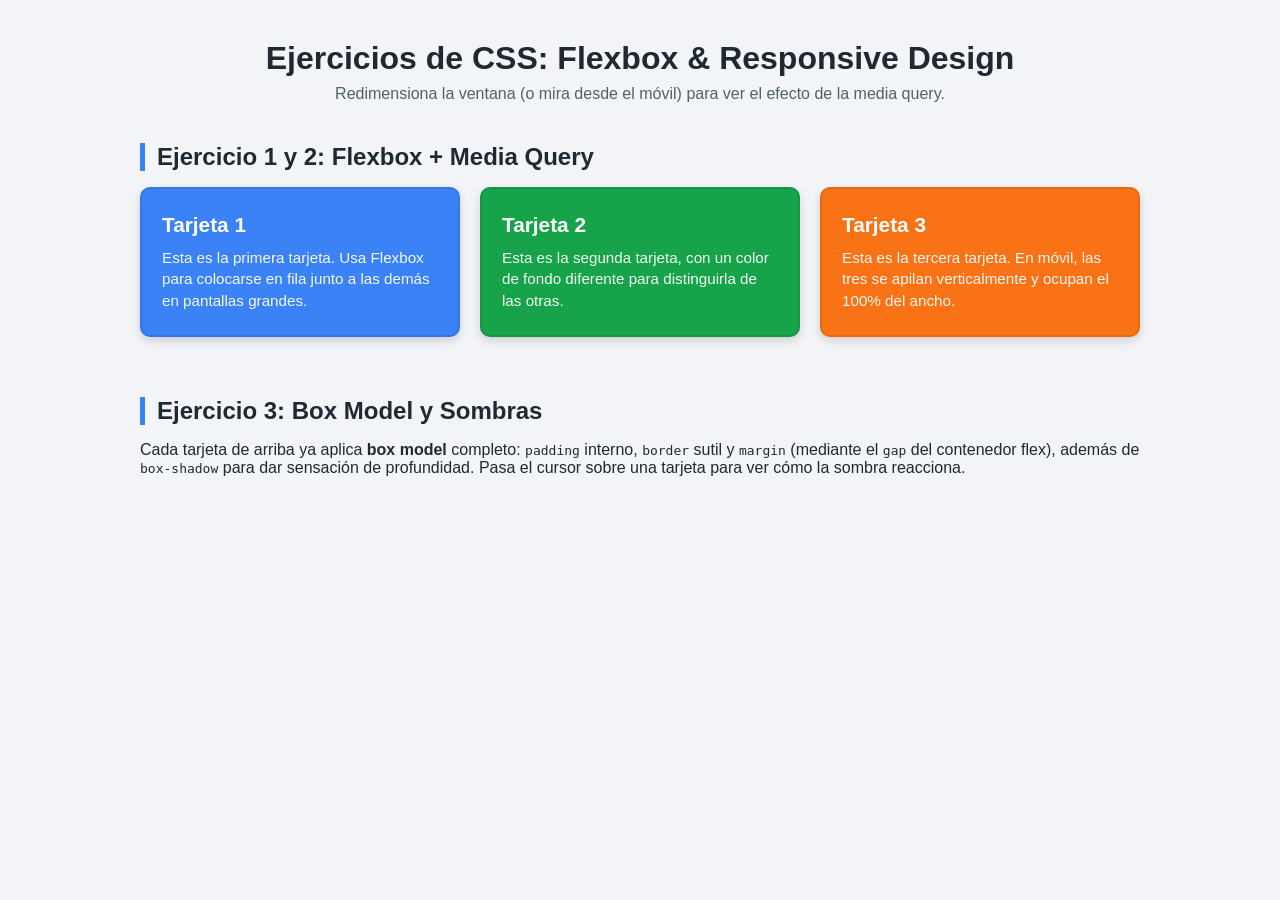
==== index (1).html @ 33f3969f "Add files via upload" ====
<!DOCTYPE html>
<html lang="es">
<head>
<meta charset="UTF-8">
<meta name="viewport" content="width=device-width, initial-scale=1.0">
<title>Ejercicios de CSS - Flexbox y Responsive Design</title>
<style>

  /* ============================================
     RESET BÁSICO
     ============================================ */
  * {
    margin: 0;
    padding: 0;
    box-sizing: border-box; /* así el padding y el border no aumentan el ancho total */
  }

  body {
    font-family: 'Segoe UI', Arial, sans-serif;
    background-color: #f2f4f7;
    color: #1f2933;
    padding: 40px 20px;
  }

  h1 {
    text-align: center;
    margin-bottom: 8px;
  }

  h2 {
    margin: 40px 0 16px;
    border-left: 5px solid #3b82f6;
    padding-left: 12px;
  }

  .intro {
    text-align: center;
    color: #52606d;
    margin-bottom: 20px;
  }

  section {
    max-width: 1000px;
    margin: 0 auto 60px;
  }

  /* ============================================
     EJERCICIO 1 y 2: FLEXBOX + MEDIA QUERY
     ============================================
     - .contenedor-tarjetas usa flexbox para poner
       las 3 tarjetas en fila.
     - Cada .tarjeta tiene un color de fondo distinto.
     - La media query al final apila las tarjetas en
       columna y las hace ocupar el 100% del ancho
       cuando la pantalla es menor a 768px.
  */

  .contenedor-tarjetas {
    display: flex;
    flex-direction: row;
    gap: 20px;
  }

  .tarjeta {
    flex: 1; /* las 3 tarjetas se reparten el espacio disponible por igual */
  }

  /* ============================================
     EJERCICIO 3: BOX MODEL + SOMBRAS
     ============================================
     - padding: espacio interno entre el borde y el contenido
     - border: borde visible de la tarjeta
     - margin: se usa el gap del contenedor flex (equivalente)
     - box-shadow: sombra para dar sensación de profundidad
  */

  .tarjeta {
    padding: 24px 20px;         /* padding del box model */
    border: 2px solid rgba(0,0,0,0.08); /* border del box model */
    border-radius: 10px;
    box-shadow: 0 4px 10px rgba(0,0,0,0.15); /* sombra para profundidad */
    color: #ffffff;
    transition: transform 0.2s ease, box-shadow 0.2s ease;
  }

  .tarjeta:hover {
    transform: translateY(-4px);
    box-shadow: 0 8px 18px rgba(0,0,0,0.25);
  }

  .tarjeta h3 {
    font-size: 1.3rem;
    margin-bottom: 10px;
  }

  .tarjeta p {
    font-size: 0.95rem;
    line-height: 1.4;
    opacity: 0.95;
  }

  /* Colores de fondo diferentes para cada tarjeta */
  .tarjeta--uno   { background-color: #3b82f6; }
  .tarjeta--dos   { background-color: #16a34a; }
  .tarjeta--tres  { background-color: #f97316; }

  /* ============================================
     MEDIA QUERY (Ejercicio 2)
     ============================================
     En pantallas menores a 768px las tarjetas se
     apilan verticalmente y ocupan el 100% del ancho.
  */
  @media (max-width: 768px) {
    .contenedor-tarjetas {
      flex-direction: column; /* apila las tarjetas verticalmente */
    }

    .tarjeta {
      width: 100%; /* cada tarjeta ocupa todo el ancho disponible */
    }
  }

</style>
</head>
<body>

  <h1>Ejercicios de CSS: Flexbox &amp; Responsive Design</h1>
  <p class="intro">Redimensiona la ventana (o mira desde el móvil) para ver el efecto de la media query.</p>

  <section>
    <h2>Ejercicio 1 y 2: Flexbox + Media Query</h2>
    <div class="contenedor-tarjetas">

      <div class="tarjeta tarjeta--uno">
        <h3>Tarjeta 1</h3>
        <p>Esta es la primera tarjeta. Usa Flexbox para colocarse en fila junto a las demás en pantallas grandes.</p>
      </div>

      <div class="tarjeta tarjeta--dos">
        <h3>Tarjeta 2</h3>
        <p>Esta es la segunda tarjeta, con un color de fondo diferente para distinguirla de las otras.</p>
      </div>

      <div class="tarjeta tarjeta--tres">
        <h3>Tarjeta 3</h3>
        <p>Esta es la tercera tarjeta. En móvil, las tres se apilan verticalmente y ocupan el 100% del ancho.</p>
      </div>

    </div>
  </section>

  <section>
    <h2>Ejercicio 3: Box Model y Sombras</h2>
    <p>
      Cada tarjeta de arriba ya aplica <strong>box model</strong> completo:
      <code>padding</code> interno, <code>border</code> sutil y <code>margin</code>
      (mediante el <code>gap</code> del contenedor flex), además de
      <code>box-shadow</code> para dar sensación de profundidad. Pasa el
      cursor sobre una tarjeta para ver cómo la sombra reacciona.
    </p>
  </section>

</body>
</html>
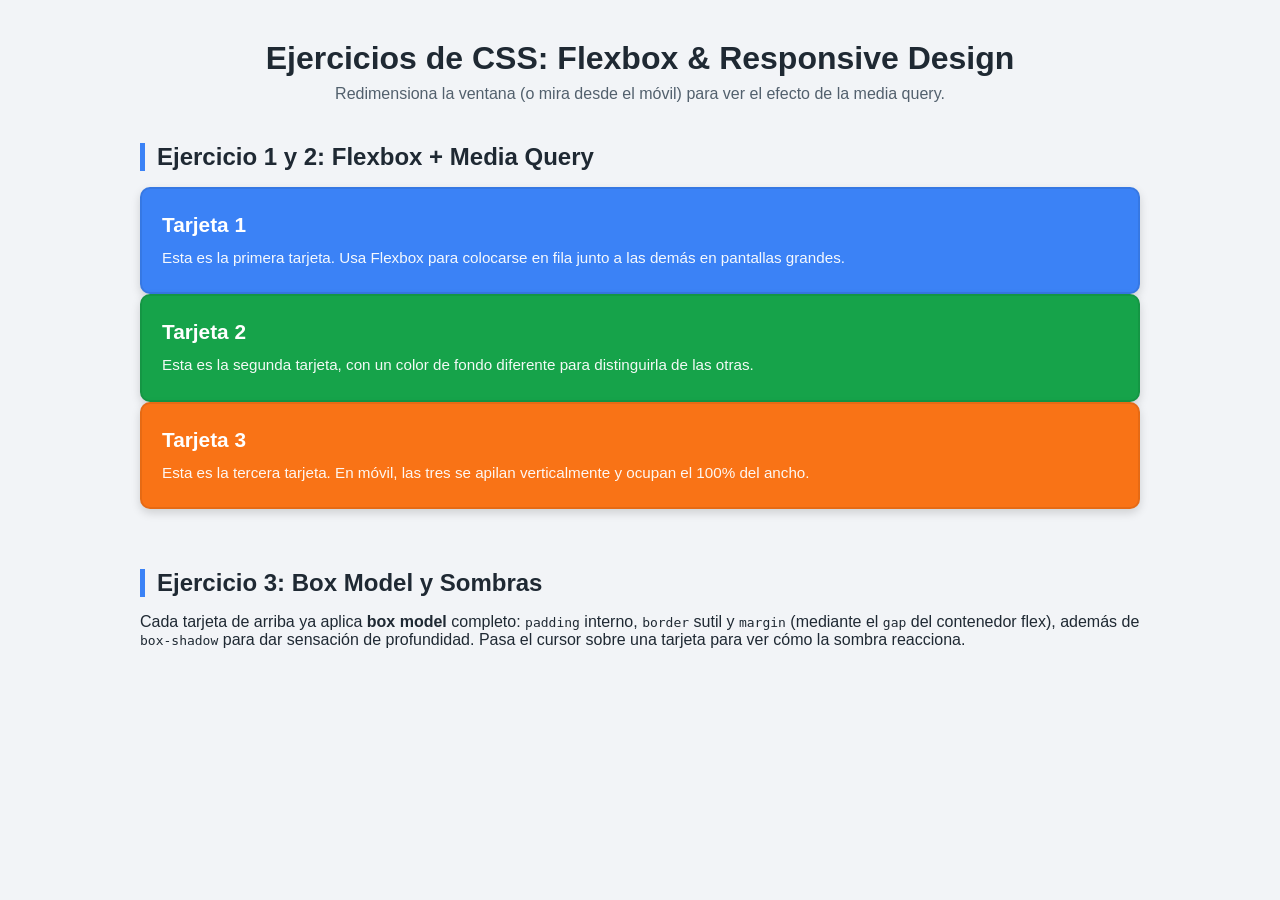
==== commit b8afef45: "Index Ejercicio CSS" ====
--- a/index (1).html
+++ b/index (1).html
@@ -12,7 +12,7 @@
   * {
     margin: 0;
     padding: 0;
-    box-sizing: border-box; /* así el padding y el border no aumentan el ancho total */
+    box-sizing: border-box; 
   }
 
   body {
@@ -44,41 +44,12 @@
     margin: 0 auto 60px;
   }
 
-  /* ============================================
-     EJERCICIO 1 y 2: FLEXBOX + MEDIA QUERY
-     ============================================
-     - .contenedor-tarjetas usa flexbox para poner
-       las 3 tarjetas en fila.
-     - Cada .tarjeta tiene un color de fondo distinto.
-     - La media query al final apila las tarjetas en
-       columna y las hace ocupar el 100% del ancho
-       cuando la pantalla es menor a 768px.
-  */
-
-  .contenedor-tarjetas {
-    display: flex;
-    flex-direction: row;
-    gap: 20px;
-  }
 
   .tarjeta {
-    flex: 1; /* las 3 tarjetas se reparten el espacio disponible por igual */
-  }
-
-  /* ============================================
-     EJERCICIO 3: BOX MODEL + SOMBRAS
-     ============================================
-     - padding: espacio interno entre el borde y el contenido
-     - border: borde visible de la tarjeta
-     - margin: se usa el gap del contenedor flex (equivalente)
-     - box-shadow: sombra para dar sensación de profundidad
-  */
-
-  .tarjeta {
-    padding: 24px 20px;         /* padding del box model */
-    border: 2px solid rgba(0,0,0,0.08); /* border del box model */
+    padding: 24px 20px;       
+    border: 2px solid rgba(0,0,0,0.08); 
     border-radius: 10px;
-    box-shadow: 0 4px 10px rgba(0,0,0,0.15); /* sombra para profundidad */
+    box-shadow: 0 4px 10px rgba(0,0,0,0.15); 
     color: #ffffff;
     transition: transform 0.2s ease, box-shadow 0.2s ease;
   }
@@ -107,16 +78,8 @@
   /* ============================================
      MEDIA QUERY (Ejercicio 2)
      ============================================
-     En pantallas menores a 768px las tarjetas se
-     apilan verticalmente y ocupan el 100% del ancho.
-  */
-  @media (max-width: 768px) {
-    .contenedor-tarjetas {
-      flex-direction: column; /* apila las tarjetas verticalmente */
-    }
-
-    .tarjeta {
-      width: 100%; /* cada tarjeta ocupa todo el ancho disponible */
+ 
+   */
     }
   }
 
